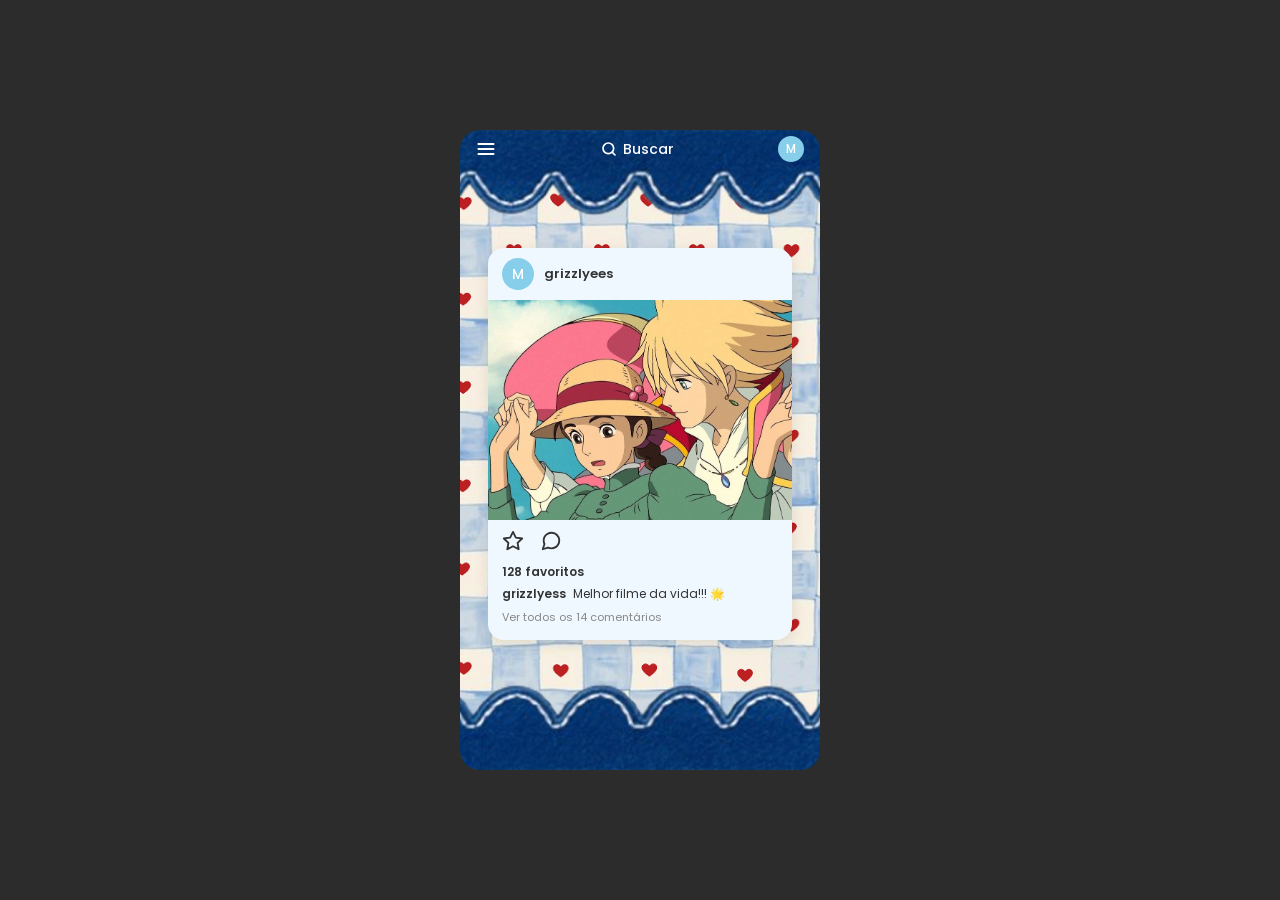
==== tela1/index.html @ d8f13ef4 "first commit" ====
<!DOCTYPE html>
<html lang="pt-BR">
<head>
<meta charset="UTF-8">
<meta name="viewport" content="width=device-width, initial-scale=1.0">
<title>Tela Android - Feed</title>
<style>
    @import url('https://fonts.googleapis.com/css2?family=Poppins:wght@400;500;600&display=swap');

    body {
        display: flex;
        justify-content: center;
        align-items: center;
        min-height: 100vh;
        margin: 0;
        background-color: #2c2c2c;
        font-family: 'Poppins', sans-serif;
    }

    .android-screen {
        width: 360px;
        height: 640px;
        background-image: url('imagem/fundo3.png'); 
        background-color: #f5f5f5;
        background-size: cover; 
        background-position: center;
        border-radius: 20px;
        position: relative;
        overflow: hidden;
        display: flex;
        flex-direction: column; 
    }

    .top-header {
        background-color: transparent; 
        display: flex;
        align-items: center;
        justify-content: space-between;
        padding: 6px 16px; 
        z-index: 10; 
    }

    .menu-btn, .search-text-btn {
        background: transparent;
        border: none;
        color: #ffffff;
        cursor: pointer;
        padding: 0;
        display: flex;
        align-items: center;
    }

    .search-text-btn {
        font-family: 'Poppins', sans-serif;
        font-size: 14px;
        font-weight: 500;
        gap: 6px;
    }

    .profile-avatar {
        width: 26px;
        height: 26px;
        background-color: #87CEEB; 
        color: #ffffff;
        border-radius: 50%; 
        display: flex;
        justify-content: center;
        align-items: center;
        font-weight: 500;
        font-size: 12px;
    }

    .scroll-area {
        flex: 1; 
        overflow-y: auto; 
        padding-top: 80px;
        padding-bottom: 20px; 
    }

    .scroll-area::-webkit-scrollbar {
        display: none;
    }

    .post-card {
        background-color: #F0F8FF; 
        border-radius: 16px;
        margin: 0px 28px 20px 28px;
        box-shadow: 0 4px 15px rgba(0, 0, 0, 0.1); 
        overflow: hidden; 
    }

    .post-header {
        display: flex;
        align-items: center;
        padding: 10px 14px;
        gap: 10px;
    }

    .post-header .user-avatar {
        width: 32px;
        height: 32px;
        background-color: #87CEEB;
        color: #fff;
        border-radius: 50%;
        display: flex;
        justify-content: center;
        align-items: center;
        font-size: 14px;
        font-weight: 500;
    }

    .post-header .username {
        font-size: 13px;
        font-weight: 600;
        color: #333;
    }

    .post-image img {
        width: 100%;
        height: 220px; 
        object-fit: cover; 
        display: block;
    }

    .post-actions {
        display: flex;
        padding: 10px 14px 4px 14px;
        gap: 16px;
    }

    .action-icon {
        cursor: pointer;
        color: #333;
    }

    .action-icon:hover {
        opacity: 0.7;
    }

    .post-content {
        padding: 0 14px 14px 14px;
        font-size: 12px; 
        color: #333;
    }

    .post-content .likes {
        font-weight: 600;
        margin-bottom: 4px;
        display: block;
    }

    .post-content .caption strong {
        font-weight: 600;
        margin-right: 4px;
    }

    .post-content .view-comments {
        color: #888;
        margin-top: 6px;
        display: block;
        font-size: 11px;
        cursor: pointer;
    }
</style>
</head>
<body>

<div class="android-screen">
    
    <div class="top-header">
        <button class="menu-btn">
            <svg width="20" height="20" viewBox="0 0 24 24" fill="none" stroke="currentColor" stroke-width="2.5" stroke-linecap="round" stroke-linejoin="round">
                <line x1="3" y1="12" x2="21" y2="12"></line>
                <line x1="3" y1="6" x2="21" y2="6"></line>
                <line x1="3" y1="18" x2="21" y2="18"></line>
            </svg>
        </button>

        <button class="search-text-btn">
            <svg width="16" height="16" viewBox="0 0 24 24" fill="none" stroke="currentColor" stroke-width="2.5" stroke-linecap="round" stroke-linejoin="round">
                <circle cx="11" cy="11" r="8"></circle>
                <line x1="21" y1="21" x2="16.65" y2="16.65"></line>
            </svg>
            Buscar
        </button>

        <div class="profile-avatar">M</div>
    </div>

    <div class="scroll-area">
        
        <div class="post-card">
            <div class="post-header">
                <div class="user-avatar">M</div>
                <span class="username">grizzlyees</span>
            </div>

            <div class="post-image">
                <img src="imagem/post.jpg" alt="Post">
            </div>

            <div class="post-actions">
                <div class="action-icon">
                    <svg width="22" height="22" viewBox="0 0 24 24" fill="none" stroke="currentColor" stroke-width="2" stroke-linecap="round" stroke-linejoin="round">
                        <polygon points="12 2 15.09 8.26 22 9.27 17 14.14 18.18 21.02 12 17.77 5.82 21.02 7 14.14 2 9.27 8.91 8.26 12 2"></polygon>
                    </svg>
                </div>
                <div class="action-icon">
                    <svg width="22" height="22" viewBox="0 0 24 24" fill="none" stroke="currentColor" stroke-width="2" stroke-linecap="round" stroke-linejoin="round">
                        <path d="M21 11.5a8.38 8.38 0 0 1-.9 3.8 8.5 8.5 0 0 1-7.6 4.7 8.38 8.38 0 0 1-3.8-.9L3 21l1.9-5.7a8.38 8.38 0 0 1-.9-3.8 8.5 8.5 0 0 1 4.7-7.6 8.38 8.38 0 0 1 3.8-.9h.5a8.48 8.48 0 0 1 8 8v.5z"></path>
                    </svg>
                </div>
            </div>

            <div class="post-content">
                <span class="likes">128 favoritos</span>
                <div class="caption">
                    <strong>grizzlyess</strong> Melhor filme da vida!!! 🌟
                </div>
                <span class="view-comments">Ver todos os 14 comentários</span>
            </div>
        </div>

    </div>

</div>

</body>
</html>
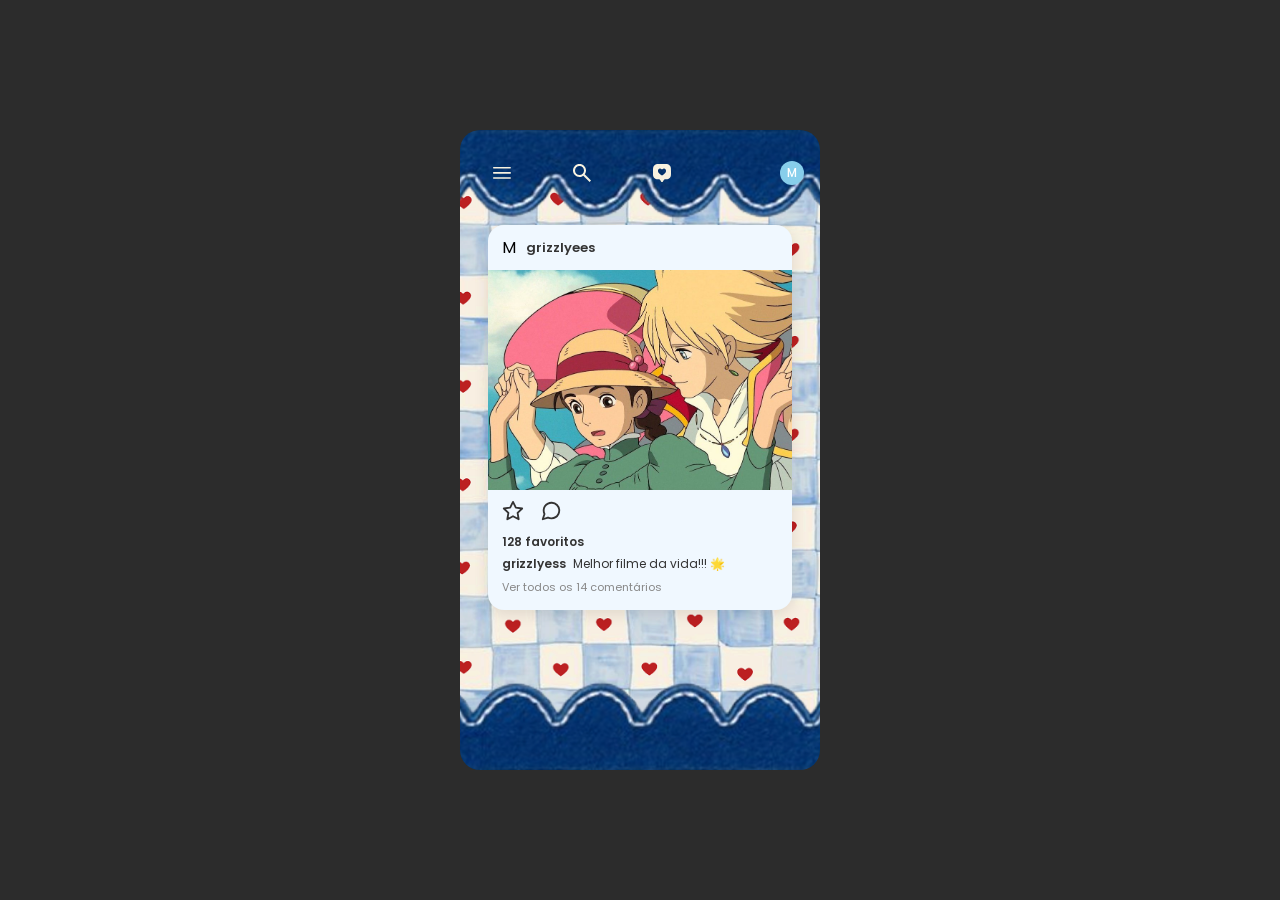
==== commit 249c65ef: "svg e css" ====
--- a/tela1/index.html
+++ b/tela1/index.html
@@ -1,229 +1,75 @@
-<!DOCTYPE html>
+<!doctype html>
 <html lang="pt-BR">
-<head>
-<meta charset="UTF-8">
-<meta name="viewport" content="width=device-width, initial-scale=1.0">
-<title>Tela Android - Feed</title>
-<style>
-    @import url('https://fonts.googleapis.com/css2?family=Poppins:wght@400;500;600&display=swap');
+  <head>
+    <meta charset="UTF-8" />
+    <meta name="viewport" content="width=device-width, initial-scale=1.0" />
+    <title>Tela Android - Feed</title>
+    <link rel="stylesheet" href="style.css" />
+  </head>
+  <body>
+    <div class="android-screen">
+      <div class="top-icons">
+        <img src="imagem/menu.svg" alt="Menu" class="icon icon-1" />
+        <img src="imagem/search.svg" alt="Buscar" class="icon icon-2" />
+        <img src="imagem/curtir.svg" alt="Curtir" class="icon icon-3" />
+        <div class="profile-avatar icon-4">M</div>
+      </div>
 
-    body {
-        display: flex;
-        justify-content: center;
-        align-items: center;
-        min-height: 100vh;
-        margin: 0;
-        background-color: #2c2c2c;
-        font-family: 'Poppins', sans-serif;
-    }
+      <div class="scroll-area">
+        <div class="post-card">
+          <div class="post-header">
+            <div class="user-avatar">M</div>
+            <span class="username">grizzlyees</span>
+          </div>
 
-    .android-screen {
-        width: 360px;
-        height: 640px;
-        background-image: url('imagem/fundo3.png'); 
-        background-color: #f5f5f5;
-        background-size: cover; 
-        background-position: center;
-        border-radius: 20px;
-        position: relative;
-        overflow: hidden;
-        display: flex;
-        flex-direction: column; 
-    }
+          <div class="post-image">
+            <img src="imagem/post.jpg" alt="Post" />
+          </div>
 
-    .top-header {
-        background-color: transparent; 
-        display: flex;
-        align-items: center;
-        justify-content: space-between;
-        padding: 6px 16px; 
-        z-index: 10; 
-    }
+          <div class="post-actions">
+            <div class="action-icon">
+              <svg
+                width="22"
+                height="22"
+                viewBox="0 0 24 24"
+                fill="none"
+                stroke="currentColor"
+                stroke-width="2"
+                stroke-linecap="round"
+                stroke-linejoin="round"
+              >
+                <polygon
+                  points="12 2 15.09 8.26 22 9.27 17 14.14 18.18 21.02 12 17.77 5.82 21.02 7 14.14 2 9.27 8.91 8.26 12 2"
+                ></polygon>
+              </svg>
+            </div>
+            <div class="action-icon">
+              <svg
+                width="22"
+                height="22"
+                viewBox="0 0 24 24"
+                fill="none"
+                stroke="currentColor"
+                stroke-width="2"
+                stroke-linecap="round"
+                stroke-linejoin="round"
+              >
+                <path
+                  d="M21 11.5a8.38 8.38 0 0 1-.9 3.8 8.5 8.5 0 0 1-7.6 4.7 8.38 8.38 0 0 1-3.8-.9L3 21l1.9-5.7a8.38 8.38 0 0 1-.9-3.8 8.5 8.5 0 0 1 4.7-7.6 8.38 8.38 0 0 1 3.8-.9h.5a8.48 8.48 0 0 1 8 8v.5z"
+                ></path>
+              </svg>
+            </div>
+          </div>
 
-    .menu-btn, .search-text-btn {
-        background: transparent;
-        border: none;
-        color: #ffffff;
-        cursor: pointer;
-        padding: 0;
-        display: flex;
-        align-items: center;
-    }
-
-    .search-text-btn {
-        font-family: 'Poppins', sans-serif;
-        font-size: 14px;
-        font-weight: 500;
-        gap: 6px;
-    }
-
-    .profile-avatar {
-        width: 26px;
-        height: 26px;
-        background-color: #87CEEB; 
-        color: #ffffff;
-        border-radius: 50%; 
-        display: flex;
-        justify-content: center;
-        align-items: center;
-        font-weight: 500;
-        font-size: 12px;
-    }
-
-    .scroll-area {
-        flex: 1; 
-        overflow-y: auto; 
-        padding-top: 80px;
-        padding-bottom: 20px; 
-    }
-
-    .scroll-area::-webkit-scrollbar {
-        display: none;
-    }
-
-    .post-card {
-        background-color: #F0F8FF; 
-        border-radius: 16px;
-        margin: 0px 28px 20px 28px;
-        box-shadow: 0 4px 15px rgba(0, 0, 0, 0.1); 
-        overflow: hidden; 
-    }
-
-    .post-header {
-        display: flex;
-        align-items: center;
-        padding: 10px 14px;
-        gap: 10px;
-    }
-
-    .post-header .user-avatar {
-        width: 32px;
-        height: 32px;
-        background-color: #87CEEB;
-        color: #fff;
-        border-radius: 50%;
-        display: flex;
-        justify-content: center;
-        align-items: center;
-        font-size: 14px;
-        font-weight: 500;
-    }
-
-    .post-header .username {
-        font-size: 13px;
-        font-weight: 600;
-        color: #333;
-    }
-
-    .post-image img {
-        width: 100%;
-        height: 220px; 
-        object-fit: cover; 
-        display: block;
-    }
-
-    .post-actions {
-        display: flex;
-        padding: 10px 14px 4px 14px;
-        gap: 16px;
-    }
-
-    .action-icon {
-        cursor: pointer;
-        color: #333;
-    }
-
-    .action-icon:hover {
-        opacity: 0.7;
-    }
-
-    .post-content {
-        padding: 0 14px 14px 14px;
-        font-size: 12px; 
-        color: #333;
-    }
-
-    .post-content .likes {
-        font-weight: 600;
-        margin-bottom: 4px;
-        display: block;
-    }
-
-    .post-content .caption strong {
-        font-weight: 600;
-        margin-right: 4px;
-    }
-
-    .post-content .view-comments {
-        color: #888;
-        margin-top: 6px;
-        display: block;
-        font-size: 11px;
-        cursor: pointer;
-    }
-</style>
-</head>
-<body>
-
-<div class="android-screen">
-    
-    <div class="top-header">
-        <button class="menu-btn">
-            <svg width="20" height="20" viewBox="0 0 24 24" fill="none" stroke="currentColor" stroke-width="2.5" stroke-linecap="round" stroke-linejoin="round">
-                <line x1="3" y1="12" x2="21" y2="12"></line>
-                <line x1="3" y1="6" x2="21" y2="6"></line>
-                <line x1="3" y1="18" x2="21" y2="18"></line>
-            </svg>
-        </button>
-
-        <button class="search-text-btn">
-            <svg width="16" height="16" viewBox="0 0 24 24" fill="none" stroke="currentColor" stroke-width="2.5" stroke-linecap="round" stroke-linejoin="round">
-                <circle cx="11" cy="11" r="8"></circle>
-                <line x1="21" y1="21" x2="16.65" y2="16.65"></line>
-            </svg>
-            Buscar
-        </button>
-
-        <div class="profile-avatar">M</div>
+          <div class="post-content">
+            <span class="likes">128 favoritos</span>
+            <div class="caption">
+              <strong>grizzlyess</strong> Melhor filme da vida!!! 🌟
+            </div>
+            <span class="view-comments">Ver todos os 14 comentários</span>
+          </div>
+        </div>
+      </div>
     </div>
-
-    <div class="scroll-area">
-        
-        <div class="post-card">
-            <div class="post-header">
-                <div class="user-avatar">M</div>
-                <span class="username">grizzlyees</span>
-            </div>
-
-            <div class="post-image">
-                <img src="imagem/post.jpg" alt="Post">
-            </div>
-
-            <div class="post-actions">
-                <div class="action-icon">
-                    <svg width="22" height="22" viewBox="0 0 24 24" fill="none" stroke="currentColor" stroke-width="2" stroke-linecap="round" stroke-linejoin="round">
-                        <polygon points="12 2 15.09 8.26 22 9.27 17 14.14 18.18 21.02 12 17.77 5.82 21.02 7 14.14 2 9.27 8.91 8.26 12 2"></polygon>
-                    </svg>
-                </div>
-                <div class="action-icon">
-                    <svg width="22" height="22" viewBox="0 0 24 24" fill="none" stroke="currentColor" stroke-width="2" stroke-linecap="round" stroke-linejoin="round">
-                        <path d="M21 11.5a8.38 8.38 0 0 1-.9 3.8 8.5 8.5 0 0 1-7.6 4.7 8.38 8.38 0 0 1-3.8-.9L3 21l1.9-5.7a8.38 8.38 0 0 1-.9-3.8 8.5 8.5 0 0 1 4.7-7.6 8.38 8.38 0 0 1 3.8-.9h.5a8.48 8.48 0 0 1 8 8v.5z"></path>
-                    </svg>
-                </div>
-            </div>
-
-            <div class="post-content">
-                <span class="likes">128 favoritos</span>
-                <div class="caption">
-                    <strong>grizzlyess</strong> Melhor filme da vida!!! 🌟
-                </div>
-                <span class="view-comments">Ver todos os 14 comentários</span>
-            </div>
-        </div>
-
-    </div>
-
-</div>
-
-</body>
-</html>+  </body>
+</html>
--- a/tela1/style.css
+++ b/tela1/style.css
@@ -0,0 +1,173 @@
+@import url("https://fonts.googleapis.com/css2?family=Poppins:wght@400;500;600&display=swap");
+
+body {
+  display: flex;
+  justify-content: center;
+  align-items: center;
+  min-height: 100vh;
+  margin: 0;
+  background-color: #2c2c2c;
+  font-family: "Poppins", sans-serif;
+}
+
+.android-screen {
+  width: 360px;
+  height: 640px;
+  background-image: url("imagem/principal.png");
+  background-color: #f5f5f5;
+  background-size: cover;
+  background-position: center;
+  border-radius: 20px;
+  position: relative;
+  overflow: hidden;
+  display: flex;
+  flex-direction: column;
+}
+
+.search-text-btn {
+  font-family: "Poppins", sans-serif;
+  font-size: 14px;
+  font-weight: 500;
+  gap: 6px;
+}
+
+.profile-avatar {
+  width: 26px;
+  height: 26px;
+  background-color: #87ceeb;
+  color: #ffffff;
+  border-radius: 50%;
+  display: flex;
+  justify-content: center;
+  align-items: center;
+  font-weight: 500;
+  font-size: 12px;
+}
+
+.scroll-area {
+  flex: 1;
+  overflow-y: auto;
+  padding-top: 95px;
+  padding-bottom: 20px;
+}
+
+.scroll-area::-webkit-scrollbar {
+  display: none;
+}
+
+.post-card {
+  background-color: #f0f8ff;
+  border-radius: 16px;
+  margin: 0px 28px 20px 28px;
+  box-shadow: 0 4px 15px rgba(0, 0, 0, 0.1);
+  overflow: hidden;
+}
+
+.post-header {
+  display: flex;
+  align-items: center;
+  padding: 10px 14px;
+  gap: 10px;
+}
+
+.profile-avatar {
+  position: absolute;
+  top: 43px;
+  left: 332px;
+  transform: translate(-50%, -50%);
+  width: 24px;
+  height: 24px;
+  background-color: #87ceeb;
+  color: #ffffff;
+  border-radius: 50%;
+  display: flex;
+  justify-content: center;
+  align-items: center;
+  font-weight: 500;
+  font-size: 12px;
+}
+
+.post-header .username {
+  font-size: 13px;
+  font-weight: 600;
+  color: #333;
+}
+
+.post-image img {
+  width: 100%;
+  height: 220px;
+  object-fit: cover;
+  display: block;
+}
+
+.post-actions {
+  display: flex;
+  padding: 10px 14px 4px 14px;
+  gap: 16px;
+}
+
+.action-icon {
+  cursor: pointer;
+  color: #333;
+}
+
+.action-icon:hover {
+  opacity: 0.7;
+}
+
+.post-content {
+  padding: 0 14px 14px 14px;
+  font-size: 12px;
+  color: #333;
+}
+
+.post-content .likes {
+  font-weight: 600;
+  margin-bottom: 4px;
+  display: block;
+}
+
+.post-content .caption strong {
+  font-weight: 600;
+  margin-right: 4px;
+}
+
+.post-content .view-comments {
+  color: #888;
+  margin-top: 6px;
+  display: block;
+  font-size: 11px;
+  cursor: pointer;
+}
+
+.top-icons {
+  position: absolute;
+  top: 0;
+  left: 0;
+  width: 100%;
+  height: 115px;
+  z-index: 20;
+}
+
+.icon {
+  position: absolute;
+  width: 18px;
+  height: 18px;
+  object-fit: contain;
+  transform: translate(-50%, -50%);
+}
+
+.icon-1 {
+  top: 43px;
+  left: 42px;
+}
+
+.icon-2 {
+  top: 43px;
+  left: 122px;
+}
+
+.icon-3 {
+  top: 43px;
+  left: 202px;
+}
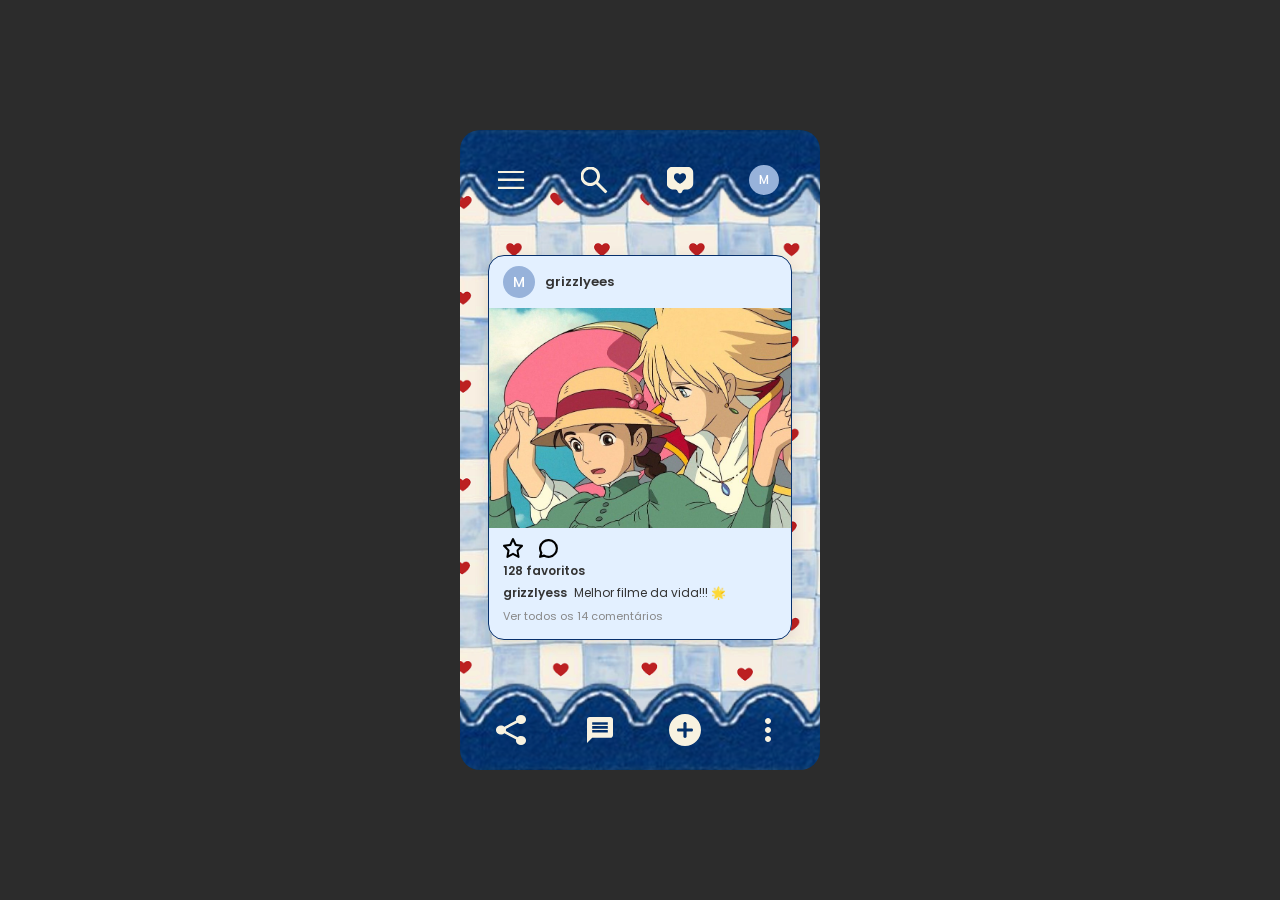
==== commit 7f629561: "inserindo icons" ====
--- a/tela1/index.html
+++ b/tela1/index.html
@@ -28,36 +28,19 @@
 
           <div class="post-actions">
             <div class="action-icon">
-              <svg
-                width="22"
-                height="22"
-                viewBox="0 0 24 24"
-                fill="none"
-                stroke="currentColor"
-                stroke-width="2"
-                stroke-linecap="round"
-                stroke-linejoin="round"
-              >
-                <polygon
-                  points="12 2 15.09 8.26 22 9.27 17 14.14 18.18 21.02 12 17.77 5.82 21.02 7 14.14 2 9.27 8.91 8.26 12 2"
-                ></polygon>
-              </svg>
+              <img
+                src="imagem/star.svg"
+                alt="Ícone 1"
+                class="post-icon post-icon-1"
+              />
             </div>
+
             <div class="action-icon">
-              <svg
-                width="22"
-                height="22"
-                viewBox="0 0 24 24"
-                fill="none"
-                stroke="currentColor"
-                stroke-width="2"
-                stroke-linecap="round"
-                stroke-linejoin="round"
-              >
-                <path
-                  d="M21 11.5a8.38 8.38 0 0 1-.9 3.8 8.5 8.5 0 0 1-7.6 4.7 8.38 8.38 0 0 1-3.8-.9L3 21l1.9-5.7a8.38 8.38 0 0 1-.9-3.8 8.5 8.5 0 0 1 4.7-7.6 8.38 8.38 0 0 1 3.8-.9h.5a8.48 8.48 0 0 1 8 8v.5z"
-                ></path>
-              </svg>
+              <img
+                src="imagem/comentar.svg"
+                alt="Ícone 2"
+                class="post-icon post-icon-2"
+              />
             </div>
           </div>
 
@@ -70,6 +53,29 @@
           </div>
         </div>
       </div>
+
+      <div class="bottom-icons">
+        <img
+          src="imagem/compartilhar.svg"
+          alt="Home"
+          class="bottom-icon bottom-icon-1"
+        />
+        <img
+          src="imagem/publicar.svg"
+          alt="Favoritos"
+          class="bottom-icon bottom-icon-2"
+        />
+        <img
+          src="imagem/mais.svg"
+          alt="Adicionar"
+          class="bottom-icon bottom-icon-3"
+        />
+        <img
+          src="imagem/config.svg"
+          alt="Perfil"
+          class="bottom-icon bottom-icon-4"
+        />
+      </div>
     </div>
   </body>
 </html>
--- a/tela1/style.css
+++ b/tela1/style.css
@@ -24,122 +24,6 @@
   flex-direction: column;
 }
 
-.search-text-btn {
-  font-family: "Poppins", sans-serif;
-  font-size: 14px;
-  font-weight: 500;
-  gap: 6px;
-}
-
-.profile-avatar {
-  width: 26px;
-  height: 26px;
-  background-color: #87ceeb;
-  color: #ffffff;
-  border-radius: 50%;
-  display: flex;
-  justify-content: center;
-  align-items: center;
-  font-weight: 500;
-  font-size: 12px;
-}
-
-.scroll-area {
-  flex: 1;
-  overflow-y: auto;
-  padding-top: 95px;
-  padding-bottom: 20px;
-}
-
-.scroll-area::-webkit-scrollbar {
-  display: none;
-}
-
-.post-card {
-  background-color: #f0f8ff;
-  border-radius: 16px;
-  margin: 0px 28px 20px 28px;
-  box-shadow: 0 4px 15px rgba(0, 0, 0, 0.1);
-  overflow: hidden;
-}
-
-.post-header {
-  display: flex;
-  align-items: center;
-  padding: 10px 14px;
-  gap: 10px;
-}
-
-.profile-avatar {
-  position: absolute;
-  top: 43px;
-  left: 332px;
-  transform: translate(-50%, -50%);
-  width: 24px;
-  height: 24px;
-  background-color: #87ceeb;
-  color: #ffffff;
-  border-radius: 50%;
-  display: flex;
-  justify-content: center;
-  align-items: center;
-  font-weight: 500;
-  font-size: 12px;
-}
-
-.post-header .username {
-  font-size: 13px;
-  font-weight: 600;
-  color: #333;
-}
-
-.post-image img {
-  width: 100%;
-  height: 220px;
-  object-fit: cover;
-  display: block;
-}
-
-.post-actions {
-  display: flex;
-  padding: 10px 14px 4px 14px;
-  gap: 16px;
-}
-
-.action-icon {
-  cursor: pointer;
-  color: #333;
-}
-
-.action-icon:hover {
-  opacity: 0.7;
-}
-
-.post-content {
-  padding: 0 14px 14px 14px;
-  font-size: 12px;
-  color: #333;
-}
-
-.post-content .likes {
-  font-weight: 600;
-  margin-bottom: 4px;
-  display: block;
-}
-
-.post-content .caption strong {
-  font-weight: 600;
-  margin-right: 4px;
-}
-
-.post-content .view-comments {
-  color: #888;
-  margin-top: 6px;
-  display: block;
-  font-size: 11px;
-  cursor: pointer;
-}
-
 .top-icons {
   position: absolute;
   top: 0;
@@ -151,23 +35,209 @@
 
 .icon {
   position: absolute;
-  width: 18px;
-  height: 18px;
+  width: 27px;
+  height: 27px;
   object-fit: contain;
   transform: translate(-50%, -50%);
 }
 
 .icon-1 {
-  top: 43px;
-  left: 42px;
+  top: 50px;
+  left: 51px;
 }
 
 .icon-2 {
-  top: 43px;
-  left: 122px;
+  top: 50px;
+  left: 134px;
 }
 
 .icon-3 {
-  top: 43px;
-  left: 202px;
-}
+  top: 50px;
+  left: 220px;
+}
+
+.profile-avatar {
+  position: absolute;
+  top: 50px;
+  left: 304px;
+  transform: translate(-50%, -50%);
+  width: 30px;
+  height: 30px;
+  background-color: #97b2da;
+  color: #ffffff;
+  border-radius: 50%;
+  display: flex;
+  justify-content: center;
+  align-items: center;
+  font-weight: 500;
+  font-size: 12px;
+}
+
+.scroll-area {
+  flex: 1;
+  overflow-y: auto;
+  padding-top: 95px;
+  padding-bottom: 100px;
+}
+
+.scroll-area::-webkit-scrollbar {
+  display: none;
+}
+
+.post-card {
+  background-color: #e3f0ff;
+  border-radius: 16px;
+  margin: 30px 28px 20px 28px;
+  box-shadow: 0 4px 15px rgba(0, 0, 0, 0.1);
+  overflow: hidden;
+  border: 1px solid #07306c;
+}
+
+.post-header {
+  display: flex;
+  align-items: center;
+  padding: 10px 14px;
+  gap: 10px;
+}
+
+.user-avatar {
+  width: 32px;
+  height: 32px;
+  min-width: 32px;
+  background-color: #97b2da;
+  color: #ffffff;
+  border-radius: 50%;
+  display: flex;
+  justify-content: center;
+  align-items: center;
+  font-size: 14px;
+  font-weight: 500;
+  flex-shrink: 0;
+}
+
+.username {
+  font-size: 13px;
+  font-weight: 600;
+  color: #333;
+}
+
+.post-image img {
+  width: 100%;
+  height: 220px;
+  object-fit: cover;
+  display: block;
+}
+
+.post-actions {
+  display: flex;
+  padding: 10px 14px 4px 14px;
+  gap: 16px;
+}
+
+.action-icon {
+  cursor: pointer;
+  color: #333;
+}
+
+.action-icon:hover {
+  opacity: 0.7;
+}
+
+.post-content {
+  padding: 0 14px 14px 14px;
+  font-size: 12px;
+  color: #333;
+}
+
+.post-content .likes {
+  font-weight: 600;
+  margin-bottom: 4px;
+  display: block;
+}
+
+.post-content .caption strong {
+  font-weight: 600;
+  margin-right: 4px;
+}
+
+.post-content .view-comments {
+  color: #888;
+  margin-top: 6px;
+  display: block;
+  font-size: 11px;
+  cursor: pointer;
+}
+
+.bottom-icons {
+  position: absolute;
+  bottom: 0;
+  left: 0;
+  width: 100%;
+  height: 80px;
+  z-index: 20;
+}
+
+.bottom-icon {
+  position: absolute;
+  object-fit: contain;
+  transform: translate(-50%, -50%);
+}
+
+.bottom-icon-1 {
+  width: 30px;
+  height: 30px;
+  left: 51px;
+  top: 40px;
+}
+
+.bottom-icon-2 {
+  width: 26px;
+  height: 26px;
+  left: 140px;
+  top: 40px;
+}
+
+.bottom-icon-3 {
+  width: 32px;
+  height: 32px;
+  left: 225px;
+  top: 40px;
+}
+
+.bottom-icon-4 {
+  width: 24px;
+  height: 24px;
+  left: 308px;
+  top: 40px;
+}
+
+.post-actions {
+  display: flex;
+  align-items: center;
+  padding: 10px 14px 4px 14px;
+  gap: 16px;
+}
+
+.action-icon {
+  display: flex;
+  align-items: center;
+  justify-content: center;
+  cursor: pointer;
+}
+
+.post-icon {
+  object-fit: contain;
+  display: block;
+}
+
+/* ícone 1 */
+.post-icon-1 {
+  width: 20px;
+  height: 20px;
+}
+
+/* ícone 2 */
+.post-icon-2 {
+  width: 19px;
+  height: 19px;
+}
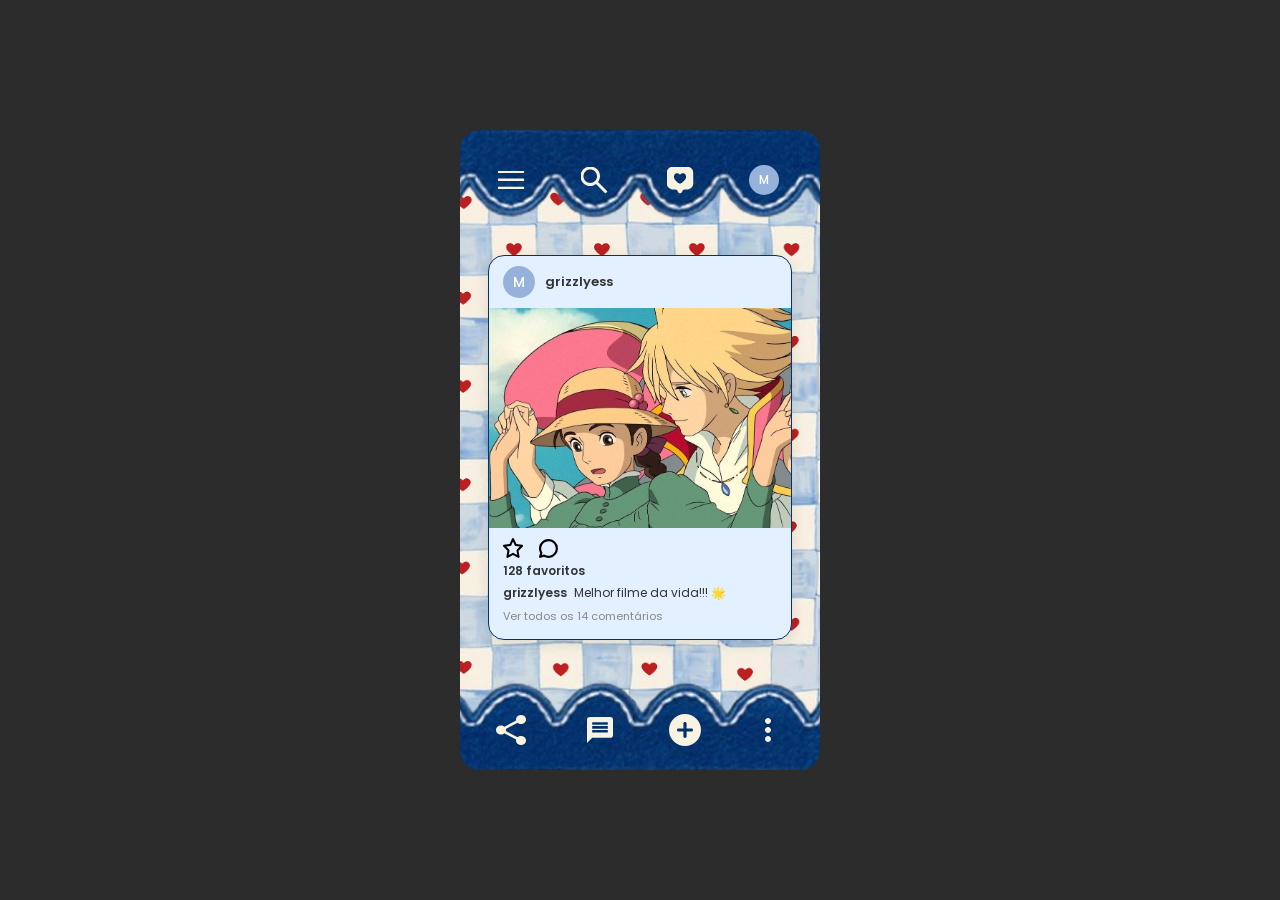
==== commit 8e4ee725: "ajustes" ====
--- a/tela1/index.html
+++ b/tela1/index.html
@@ -3,7 +3,7 @@
   <head>
     <meta charset="UTF-8" />
     <meta name="viewport" content="width=device-width, initial-scale=1.0" />
-    <title>Tela Android - Feed</title>
+    <title>Tela Android 1- Feed</title>
     <link rel="stylesheet" href="style.css" />
   </head>
   <body>
@@ -19,7 +19,7 @@
         <div class="post-card">
           <div class="post-header">
             <div class="user-avatar">M</div>
-            <span class="username">grizzlyees</span>
+            <span class="username">grizzlyess</span>
           </div>
 
           <div class="post-image">
--- a/tela1/style.css
+++ b/tela1/style.css
@@ -134,10 +134,7 @@
   gap: 16px;
 }
 
-.action-icon {
-  cursor: pointer;
-  color: #333;
-}
+
 
 .action-icon:hover {
   opacity: 0.7;
@@ -165,7 +162,6 @@
   margin-top: 6px;
   display: block;
   font-size: 11px;
-  cursor: pointer;
 }
 
 .bottom-icons {
@@ -222,7 +218,6 @@
   display: flex;
   align-items: center;
   justify-content: center;
-  cursor: pointer;
 }
 
 .post-icon {
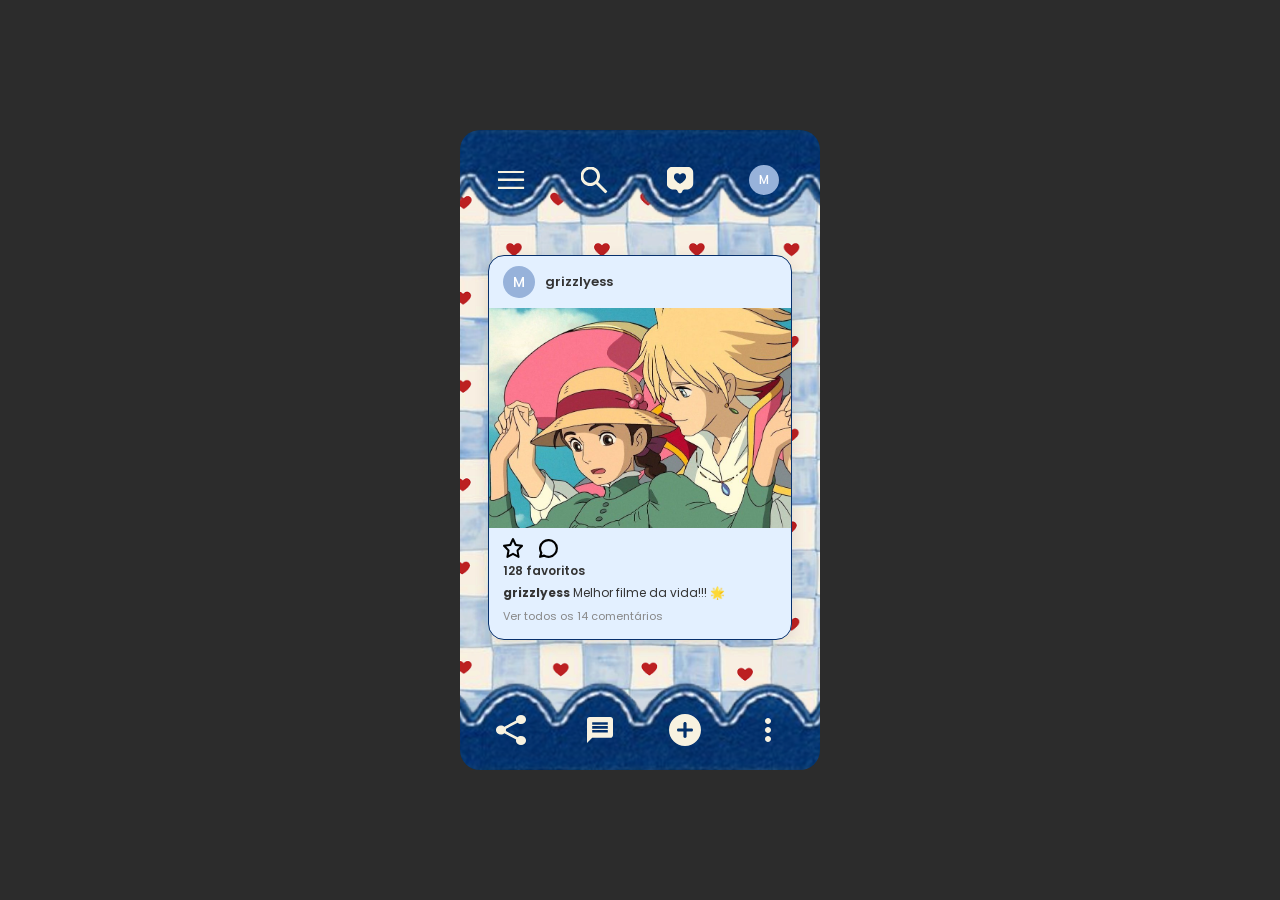
==== commit 79c81e56: "Arrumando a tela final" ====
--- a/tela1/index.html
+++ b/tela1/index.html
@@ -8,72 +8,72 @@
   </head>
   <body>
     <div class="android-screen">
-      <div class="top-icons">
-        <img src="imagem/menu.svg" alt="Menu" class="icon icon-1" />
-        <img src="imagem/search.svg" alt="Buscar" class="icon icon-2" />
-        <img src="imagem/curtir.svg" alt="Curtir" class="icon icon-3" />
-        <div class="profile-avatar icon-4">M</div>
+      <div class="bottom-superior">
+        <img src="imagem/menu.svg" alt="Menu" class="icon menu" />
+        <img src="imagem/search.svg" alt="Buscar" class="icon buscar" />
+        <img src="imagem/curtir.svg" alt="Curtir" class="icon curtir" />
+        <div class="perfil icon">M</div>
       </div>
 
       <div class="scroll-area">
         <div class="post-card">
-          <div class="post-header">
-            <div class="user-avatar">M</div>
+          <div class="post-cabeçalho">
+            <div class="user-perfil">M</div>
             <span class="username">grizzlyess</span>
           </div>
 
-          <div class="post-image">
+          <div class="post-imagem">
             <img src="imagem/post.jpg" alt="Post" />
           </div>
 
-          <div class="post-actions">
+          <div class="post-bottom">
             <div class="action-icon">
               <img
                 src="imagem/star.svg"
-                alt="Ícone 1"
-                class="post-icon post-icon-1"
+                alt="Favoritar"
+                class="post-icon favoritar"
               />
             </div>
 
             <div class="action-icon">
               <img
                 src="imagem/comentar.svg"
-                alt="Ícone 2"
-                class="post-icon post-icon-2"
+                alt="Comentar"
+                class="post-icon comentar"
               />
             </div>
           </div>
 
-          <div class="post-content">
+          <div class="post-dados">
             <span class="likes">128 favoritos</span>
-            <div class="caption">
+            <div class="legenda">
               <strong>grizzlyess</strong> Melhor filme da vida!!! 🌟
             </div>
-            <span class="view-comments">Ver todos os 14 comentários</span>
+            <span class="comentarios">Ver todos os 14 comentários</span>
           </div>
         </div>
       </div>
 
-      <div class="bottom-icons">
+      <div class="bottom-inferior">
         <img
           src="imagem/compartilhar.svg"
-          alt="Home"
-          class="bottom-icon bottom-icon-1"
+          alt="Compartilhar"
+          class="bottom-icon compartilhar"
         />
         <img
           src="imagem/publicar.svg"
-          alt="Favoritos"
-          class="bottom-icon bottom-icon-2"
+          alt="Publicar"
+          class="bottom-icon publicar"
         />
         <img
           src="imagem/mais.svg"
-          alt="Adicionar"
-          class="bottom-icon bottom-icon-3"
+          alt="Mais"
+          class="bottom-icon mais"
         />
         <img
           src="imagem/config.svg"
-          alt="Perfil"
-          class="bottom-icon bottom-icon-4"
+          alt="Configurações"
+          class="bottom-icon config"
         />
       </div>
     </div>
--- a/tela1/style.css
+++ b/tela1/style.css
@@ -24,7 +24,7 @@
   flex-direction: column;
 }
 
-.top-icons {
+.bottom-superior {
   position: absolute;
   top: 0;
   left: 0;
@@ -41,22 +41,22 @@
   transform: translate(-50%, -50%);
 }
 
-.icon-1 {
+.menu {
   top: 50px;
   left: 51px;
 }
 
-.icon-2 {
+.buscar {
   top: 50px;
   left: 134px;
 }
 
-.icon-3 {
+.curtir {
   top: 50px;
   left: 220px;
 }
 
-.profile-avatar {
+.perfil {
   position: absolute;
   top: 50px;
   left: 304px;
@@ -93,14 +93,14 @@
   border: 1px solid #07306c;
 }
 
-.post-header {
+.post-cabeçalho {
   display: flex;
   align-items: center;
   padding: 10px 14px;
   gap: 10px;
 }
 
-.user-avatar {
+.user-perfil {
   width: 32px;
   height: 32px;
   min-width: 32px;
@@ -121,50 +121,49 @@
   color: #333;
 }
 
-.post-image img {
+.post-imagem img {
   width: 100%;
   height: 220px;
   object-fit: cover;
   display: block;
 }
 
-.post-actions {
+.post-bottom {
   display: flex;
   padding: 10px 14px 4px 14px;
   gap: 16px;
 }
 
 
-
 .action-icon:hover {
   opacity: 0.7;
 }
 
-.post-content {
+.post-dados {
   padding: 0 14px 14px 14px;
   font-size: 12px;
   color: #333;
 }
 
-.post-content .likes {
+.post-dados .likes {
   font-weight: 600;
   margin-bottom: 4px;
   display: block;
 }
 
-.post-content .caption strong {
+.post-dados .caption strong {
   font-weight: 600;
   margin-right: 4px;
 }
 
-.post-content .view-comments {
+.post-dados .comentarios {
   color: #888;
   margin-top: 6px;
   display: block;
   font-size: 11px;
 }
 
-.bottom-icons {
+.bottom-inferior {
   position: absolute;
   bottom: 0;
   left: 0;
@@ -179,35 +178,35 @@
   transform: translate(-50%, -50%);
 }
 
-.bottom-icon-1 {
+.compartilhar {
   width: 30px;
   height: 30px;
   left: 51px;
   top: 40px;
 }
 
-.bottom-icon-2 {
+.publicar {
   width: 26px;
   height: 26px;
   left: 140px;
   top: 40px;
 }
 
-.bottom-icon-3 {
+.mais {
   width: 32px;
   height: 32px;
   left: 225px;
   top: 40px;
 }
 
-.bottom-icon-4 {
+.config {
   width: 24px;
   height: 24px;
   left: 308px;
   top: 40px;
 }
 
-.post-actions {
+.post-bottom {
   display: flex;
   align-items: center;
   padding: 10px 14px 4px 14px;
@@ -225,14 +224,12 @@
   display: block;
 }
 
-/* ícone 1 */
-.post-icon-1 {
+.post-icon.favoritar {
   width: 20px;
   height: 20px;
 }
 
-/* ícone 2 */
-.post-icon-2 {
+.post-icon.comentar {
   width: 19px;
   height: 19px;
 }
